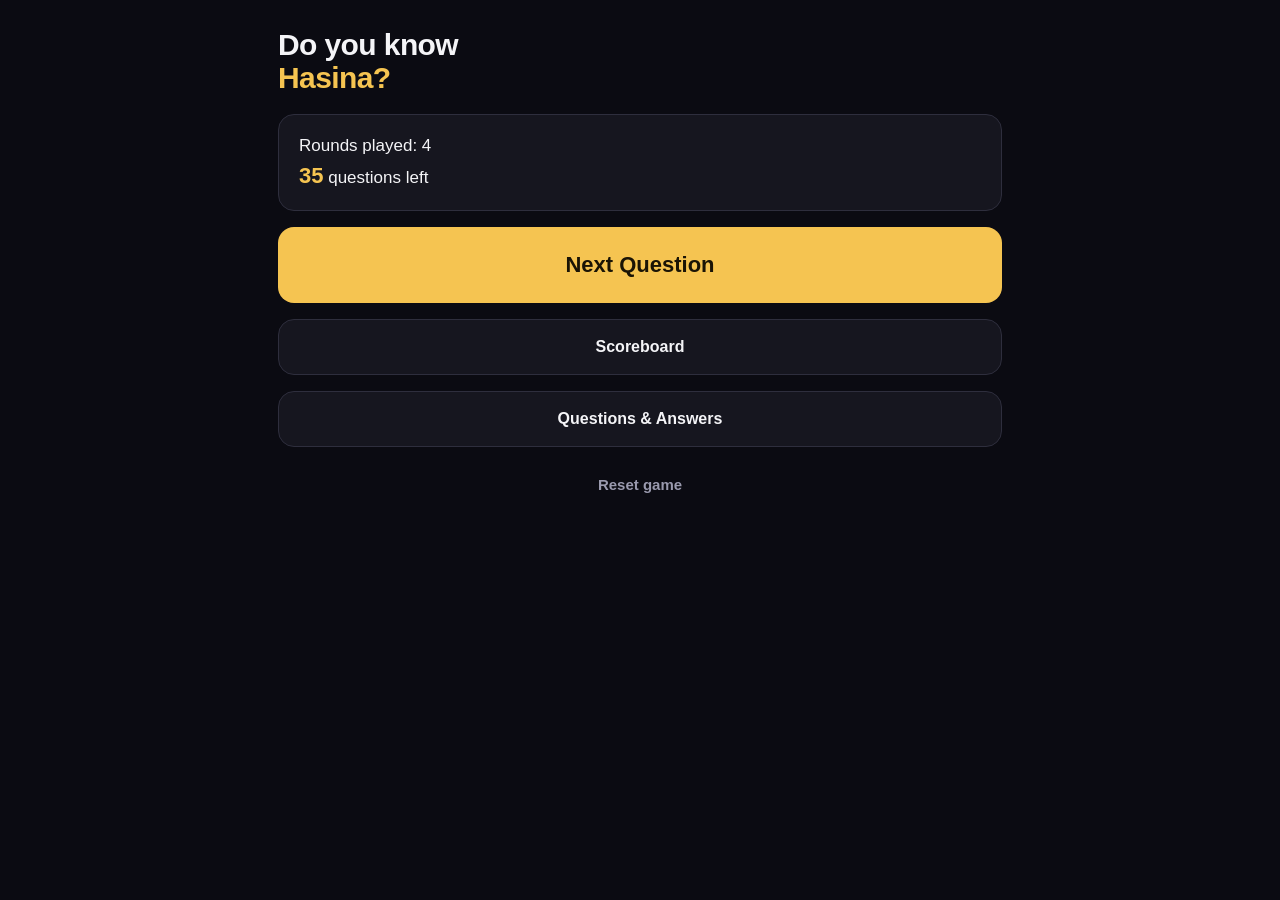
==== index.html @ 28fae384 "Add files via upload" ====
<!DOCTYPE html>
<html lang="en">
<head>
<meta charset="utf-8">
<meta name="viewport" content="width=device-width, initial-scale=1, viewport-fit=cover">
<meta name="theme-color" content="#0b0b12">
<title>Do You Know Hasina?</title>
<link rel="stylesheet" href="styles.css">
</head>
<body>

<main id="app">

  <!-- HOME -->
  <section class="screen" id="screen-home">
    <header class="topbar">
      <h1 class="brand">Do you know<br><span>Hasina?</span></h1>
    </header>
    <div class="stack">
      <div class="progress" id="home-progress"></div>
      <button class="btn btn-primary btn-huge" id="btn-next-question">Next Question</button>
      <button class="btn btn-ghost" id="btn-home-scoreboard">Scoreboard</button>
      <button class="btn btn-ghost" id="btn-home-questions">Questions &amp; Answers</button>
      <button class="btn btn-quiet" id="btn-reset">Reset game</button>
    </div>
  </section>

  <!-- SETUP: pick penalty before revealing question -->
  <section class="screen" id="screen-setup" hidden>
    <header class="topbar">
      <button class="btn-back" data-goto="home">Back</button>
      <span class="round-tag" id="setup-round"></span>
    </header>
    <div class="stack">
      <p class="lede">Set the penalty <em>before</em> the question is revealed.</p>

      <div class="choice-row" role="group" aria-label="Penalty type">
        <button class="choice" id="choice-drink" data-type="drink">Drink</button>
        <button class="choice" id="choice-dare" data-type="dare">Dare</button>
      </div>

      <label class="field">
        <span class="field-label">What is the penalty?</span>
        <input type="text" id="penalty-input" placeholder="e.g. 5 fingers of Corona"
               autocomplete="off" autocapitalize="sentences" enterkeyhint="go">
      </label>

      <button class="btn btn-primary btn-huge" id="btn-reveal" disabled>Reveal Question</button>
    </div>
  </section>

  <!-- QUESTION -->
  <section class="screen" id="screen-question" hidden>
    <header class="topbar">
      <span class="round-tag" id="question-round"></span>
      <span class="penalty-chip" id="question-penalty-chip"></span>
    </header>
    <div class="stack">
      <p class="kicker" id="question-theme"></p>
      <p class="question-text" id="question-text"></p>

      <div class="reveal" id="bride-reveal">
        <button class="btn btn-ghost btn-reveal-answer" id="btn-peek">
          Show Hasina's answer <small>(host only)</small>
        </button>
        <div class="bride-answer" id="bride-answer" hidden>
          <span class="kicker">Hasina said</span>
          <p id="bride-answer-text"></p>
        </div>
      </div>

      <div class="verdict-row">
        <button class="btn btn-correct btn-huge" id="btn-correct">Correct</button>
        <button class="btn btn-wrong btn-huge" id="btn-wrong">Wrong</button>
      </div>
    </div>
  </section>

  <!-- PENALTY -->
  <section class="screen screen-penalty" id="screen-penalty" hidden>
    <div class="stack stack-center">
      <p class="penalty-kicker" id="penalty-kicker"></p>
      <p class="penalty-text" id="penalty-text"></p>
      <button class="btn btn-primary btn-huge" id="btn-penalty-done">Done</button>
    </div>
  </section>

  <!-- QUESTIONS EDITOR -->
  <section class="screen" id="screen-questions" hidden>
    <header class="topbar">
      <button class="btn-back" data-goto="home">Back</button>
      <h2 class="screen-title">Questions &amp; Answers</h2>
    </header>
    <div class="stack">
      <p class="lede" id="questions-summary"></p>
      <button class="btn btn-primary" id="btn-add-question">Add question</button>
      <div id="questions-list"></div>
      <button class="btn btn-ghost" id="btn-download-questions">Download questions.json</button>
      <button class="btn btn-quiet" id="btn-revert-questions">Discard edits, reload questions.json</button>
    </div>
  </section>

  <!-- SCOREBOARD -->
  <section class="screen" id="screen-scoreboard" hidden>
    <header class="topbar">
      <button class="btn-back" data-goto="home">Back</button>
      <h2 class="screen-title">Scoreboard</h2>
    </header>
    <div class="stack">
      <div class="tally">
        <div class="tally-cell tally-correct">
          <span class="tally-num" id="tally-correct">0</span>
          <span class="tally-label">Correct</span>
        </div>
        <div class="tally-cell tally-wrong">
          <span class="tally-num" id="tally-wrong">0</span>
          <span class="tally-label">Wrong</span>
        </div>
      </div>

      <div class="filter-row" role="group" aria-label="Filter results">
        <button class="filter is-active" data-filter="all">All</button>
        <button class="filter" data-filter="correct">Correct</button>
        <button class="filter" data-filter="wrong">Wrong</button>
      </div>

      <div class="table-wrap">
        <table class="results">
          <thead>
            <tr>
              <th>#</th><th>Question</th><th>Hasina said</th><th>Penalty</th><th>Result</th>
            </tr>
          </thead>
          <tbody id="results-body"></tbody>
        </table>
      </div>

      <button class="btn btn-ghost" id="btn-download">Download results as JSON</button>
    </div>
  </section>

</main>

<script src="app.js"></script>
</body>
</html>
---- styles.css ----
:root {
  --bg: #0b0b12;
  --surface: #16161f;
  --surface-2: #1f1f2b;
  --line: #2e2e3d;
  --text: #f4f4f7;
  --muted: #9a9aae;
  --accent: #f5c451;
  --correct: #2fbf6b;
  --wrong: #e5484d;
  --radius: 16px;
}

* { box-sizing: border-box; }

html, body {
  margin: 0;
  min-height: 100%;
  background: var(--bg);
  color: var(--text);
  font-family: "Inter", -apple-system, BlinkMacSystemFont, "Segoe UI", Roboto, sans-serif;
  -webkit-text-size-adjust: 100%;
}

body {
  padding: env(safe-area-inset-top) env(safe-area-inset-right)
           env(safe-area-inset-bottom) env(safe-area-inset-left);
}

#app { max-width: 620px; margin: 0 auto; padding: 20px 18px 40px; }

/* Wider than a phone: give the scoreboard table room for every column. */
@media (min-width: 621px) {
  #app { max-width: 760px; }
}

.screen { display: flex; flex-direction: column; min-height: 92vh; }
.screen[hidden] { display: none; }

/* ---------- top bar ---------- */
.topbar {
  display: flex; align-items: center; gap: 12px;
  min-height: 44px; margin-bottom: 20px;
}

.brand {
  font-size: 30px; line-height: 1.1; font-weight: 800;
  letter-spacing: -0.02em; margin: 8px 0 0;
}
.brand span { color: var(--accent); }

.screen-title { font-size: 20px; font-weight: 700; margin: 0; }

.btn-back {
  background: none; border: 0; color: var(--muted);
  font-size: 16px; font-weight: 600; padding: 8px 4px; cursor: pointer;
}
.btn-back:active { color: var(--text); }

.round-tag {
  font-size: 14px; font-weight: 700; letter-spacing: 0.08em;
  text-transform: uppercase; color: var(--accent);
}

.penalty-chip {
  margin-left: auto; font-size: 12px; font-weight: 700;
  text-transform: uppercase; letter-spacing: 0.06em;
  padding: 6px 10px; border-radius: 999px;
  background: var(--surface-2); color: var(--muted);
}

/* ---------- layout ---------- */
.stack { display: flex; flex-direction: column; gap: 16px; flex: 1; }
.stack-center { justify-content: center; text-align: center; }

.lede { color: var(--muted); font-size: 16px; margin: 0; }
.kicker {
  font-size: 12px; font-weight: 700; letter-spacing: 0.12em;
  text-transform: uppercase; color: var(--muted); margin: 0;
}

.progress {
  background: var(--surface); border: 1px solid var(--line);
  border-radius: var(--radius); padding: 18px 20px;
  font-size: 17px; line-height: 1.5;
}
.progress strong { color: var(--accent); font-size: 22px; }
.progress .warn { color: var(--wrong); font-weight: 600; }

/* ---------- buttons ---------- */
.btn {
  font: inherit; font-weight: 700; border-radius: var(--radius);
  border: 1px solid transparent; padding: 18px 20px;
  cursor: pointer; text-align: center; width: 100%;
}
.btn:disabled { opacity: 0.35; cursor: not-allowed; }
.btn-huge { font-size: 22px; padding: 24px 20px; }

.btn-primary { background: var(--accent); color: #1a1405; }
.btn-ghost { background: var(--surface); color: var(--text); border-color: var(--line); }
.btn-quiet { background: none; color: var(--muted); font-weight: 600; font-size: 15px; padding: 12px; }
.btn-correct { background: var(--correct); color: #04220f; }
.btn-wrong { background: var(--wrong); color: #2b0406; }

.btn-reveal-answer small { display: block; font-size: 12px; font-weight: 500; color: var(--muted); margin-top: 4px; }

.verdict-row { display: grid; grid-template-columns: 1fr 1fr; gap: 12px; margin-top: auto; }

/* ---------- penalty picker ---------- */
.choice-row { display: grid; grid-template-columns: 1fr 1fr; gap: 12px; }

.choice {
  font: inherit; font-size: 20px; font-weight: 800;
  padding: 26px 12px; border-radius: var(--radius);
  background: var(--surface); color: var(--text);
  border: 2px solid var(--line); cursor: pointer;
}
.choice.is-active { background: var(--accent); color: #1a1405; border-color: var(--accent); }

.field { display: flex; flex-direction: column; gap: 8px; }
.field-label {
  font-size: 12px; font-weight: 700; letter-spacing: 0.12em;
  text-transform: uppercase; color: var(--muted);
}
.field input {
  font: inherit; font-size: 18px; padding: 18px 16px;
  border-radius: var(--radius); border: 1px solid var(--line);
  background: var(--surface); color: var(--text);
}
.field input::placeholder { color: #5c5c72; }
.field input:focus { outline: 2px solid var(--accent); outline-offset: 1px; }

#btn-reveal { margin-top: auto; }

/* ---------- question ---------- */
.question-text {
  font-size: clamp(30px, 8vw, 46px); font-weight: 800;
  line-height: 1.15; letter-spacing: -0.02em; margin: 4px 0 8px;
}

.reveal {
  background: var(--surface); border: 1px solid var(--line);
  border-radius: var(--radius); padding: 14px;
}
.bride-answer { padding: 6px 4px; }
.bride-answer p { font-size: 26px; font-weight: 700; margin: 6px 0 0; color: var(--accent); }

/* ---------- penalty screen ---------- */
.screen-penalty { justify-content: center; }
.penalty-kicker {
  font-size: 14px; font-weight: 800; letter-spacing: 0.16em;
  text-transform: uppercase; color: var(--wrong); margin: 0;
}
.penalty-text {
  font-size: clamp(34px, 10vw, 60px); font-weight: 900;
  line-height: 1.1; letter-spacing: -0.02em; margin: 12px 0 32px;
}

/* ---------- scoreboard ---------- */
.tally { display: grid; grid-template-columns: 1fr 1fr; gap: 12px; }
.tally-cell {
  background: var(--surface); border: 1px solid var(--line);
  border-radius: var(--radius); padding: 18px; text-align: center;
}
.tally-num { display: block; font-size: 42px; font-weight: 900; line-height: 1; }
.tally-correct .tally-num { color: var(--correct); }
.tally-wrong .tally-num { color: var(--wrong); }
.tally-label {
  font-size: 12px; font-weight: 700; letter-spacing: 0.12em;
  text-transform: uppercase; color: var(--muted);
}

.filter-row { display: flex; gap: 8px; }
.filter {
  font: inherit; font-size: 14px; font-weight: 700;
  padding: 10px 16px; border-radius: 999px;
  background: var(--surface); color: var(--muted);
  border: 1px solid var(--line); cursor: pointer;
}
.filter.is-active { background: var(--text); color: var(--bg); border-color: var(--text); }

.table-wrap {
  overflow-x: auto; -webkit-overflow-scrolling: touch;
  border: 1px solid var(--line); border-radius: var(--radius);
}
.results { border-collapse: collapse; width: 100%; font-size: 14px; }
.results th, .results td {
  text-align: left; padding: 12px;
  border-bottom: 1px solid var(--line); vertical-align: top;
}
.results th {
  font-size: 11px; letter-spacing: 0.1em; text-transform: uppercase;
  color: var(--muted); background: var(--surface-2); white-space: nowrap;
}
.results tbody tr:last-child td { border-bottom: 0; }
.results .col-n { width: 1%; }
.results .col-q { min-width: 150px; font-weight: 600; }
.results .col-a { min-width: 110px; color: var(--accent); }
.results .col-p { min-width: 160px; color: var(--muted); }
.results .col-r { width: 1%; }
.results .muted { color: #5c5c72; }

.pill {
  display: inline-block; font-size: 11px; font-weight: 800;
  letter-spacing: 0.08em; text-transform: uppercase;
  padding: 5px 10px; border-radius: 999px; white-space: nowrap;
}
.pill-correct { background: rgba(47, 191, 107, 0.16); color: var(--correct); }
.pill-wrong { background: rgba(229, 72, 77, 0.16); color: var(--wrong); }
.pill-type { background: var(--surface-2); color: var(--muted); margin-right: 6px; }

.empty { padding: 28px 16px; text-align: center; color: var(--muted); }

/* Phones: the table becomes stacked cards so nothing hides off-screen. */
@media (max-width: 620px) {
  .table-wrap { border: 0; overflow-x: visible; }
  .results, .results tbody, .results tr, .results td { display: block; width: 100%; }
  .results thead { display: none; }

  .results tr {
    background: var(--surface); border: 1px solid var(--line);
    border-radius: var(--radius); padding: 14px 16px; margin-bottom: 12px;
  }

  .results td {
    border: 0; padding: 6px 0;
    display: grid; grid-template-columns: 92px 1fr;
    gap: 12px; align-items: baseline;
  }
  .results td::before {
    content: attr(data-label);
    font-size: 11px; font-weight: 700; letter-spacing: 0.1em;
    text-transform: uppercase; color: var(--muted);
  }
  .results td .cell-body { display: block; }
  .results td.col-q { font-size: 17px; }
  .results td.empty { display: block; }
  .results td.empty::before { content: none; }
}

/* ---------- questions editor ---------- */
#questions-list { display: flex; flex-direction: column; gap: 14px; }

.q-card {
  background: var(--surface); border: 1px solid var(--line);
  border-radius: var(--radius); padding: 16px;
  display: flex; flex-direction: column; gap: 12px;
}
.q-card.is-played { opacity: 0.62; }

.q-head { display: flex; align-items: center; gap: 10px; }
.q-num {
  font-size: 13px; font-weight: 800; letter-spacing: 0.06em; color: var(--muted);
}
.pill-played { background: var(--surface-2); color: var(--muted); }

.q-delete {
  margin-left: auto; font: inherit; font-size: 13px; font-weight: 700;
  background: none; border: 0; color: var(--wrong);
  padding: 6px 4px; cursor: pointer;
}

.q-field { gap: 6px; }
.q-field .field-label { font-size: 10px; }
.q-field input, .q-field textarea {
  font: inherit; font-size: 16px; padding: 12px 14px;
  border-radius: 12px; border: 1px solid var(--line);
  background: var(--bg); color: var(--text);
  width: 100%; resize: none; line-height: 1.4;
}
.q-field textarea { overflow: hidden; }
.q-field input:focus, .q-field textarea:focus {
  outline: 2px solid var(--accent); outline-offset: 1px;
}

#questions-summary { font-size: 14px; }
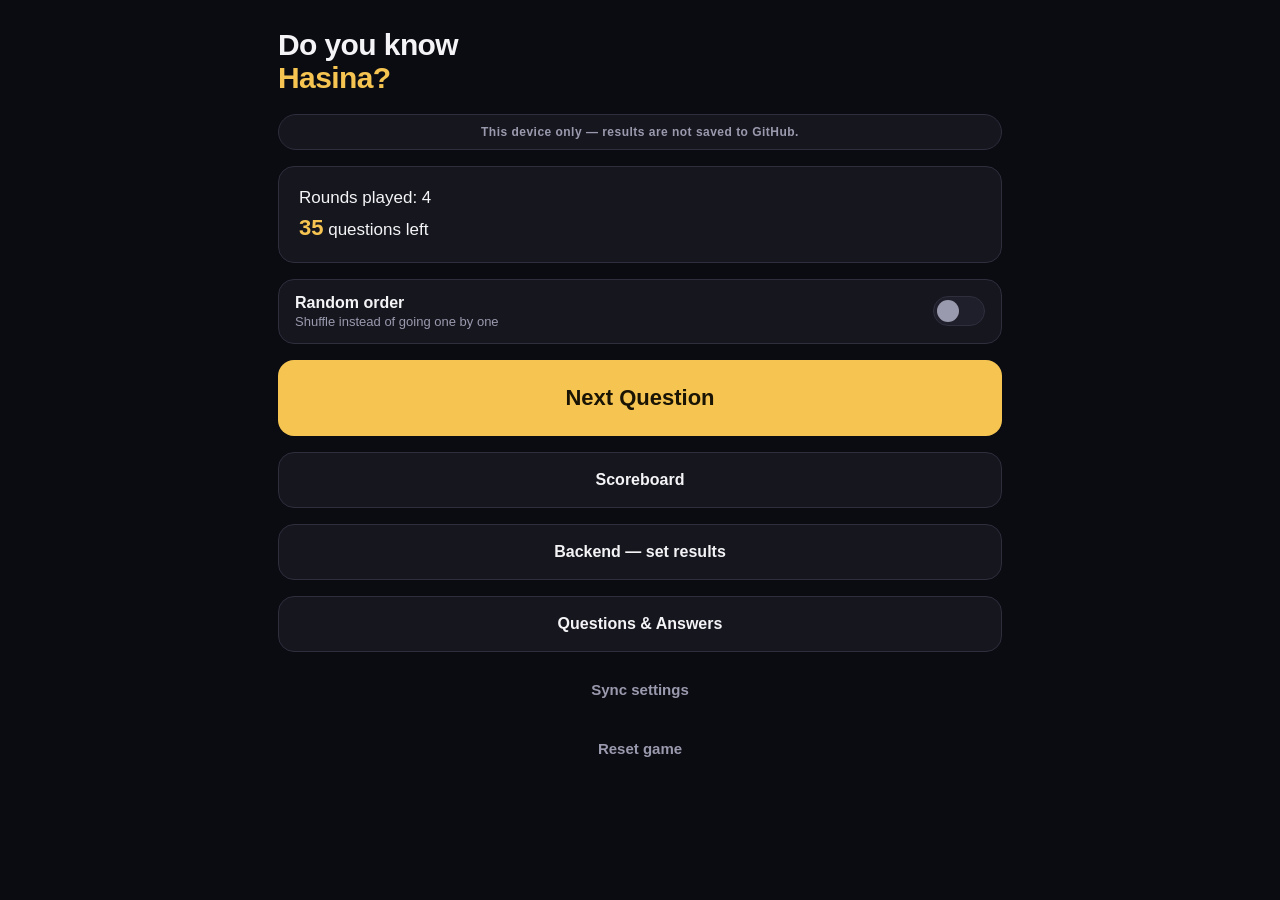
==== commit 970b3ab6: "Add files via upload" ====
--- a/index.html
+++ b/index.html
@@ -17,15 +17,28 @@
       <h1 class="brand">Do you know<br><span>Hasina?</span></h1>
     </header>
     <div class="stack">
+      <div class="sync-line" id="sync-line"></div>
       <div class="progress" id="home-progress"></div>
+
+      <label class="toggle">
+        <span>
+          <span class="toggle-title">Random order</span>
+          <span class="toggle-sub">Shuffle instead of going one by one</span>
+        </span>
+        <input type="checkbox" id="toggle-shuffle">
+        <span class="switch" aria-hidden="true"></span>
+      </label>
+
       <button class="btn btn-primary btn-huge" id="btn-next-question">Next Question</button>
       <button class="btn btn-ghost" id="btn-home-scoreboard">Scoreboard</button>
+      <button class="btn btn-ghost" id="btn-home-admin">Backend &mdash; set results</button>
       <button class="btn btn-ghost" id="btn-home-questions">Questions &amp; Answers</button>
+      <button class="btn btn-quiet" id="btn-home-settings">Sync settings</button>
       <button class="btn btn-quiet" id="btn-reset">Reset game</button>
     </div>
   </section>
 
-  <!-- SETUP: pick penalty before revealing question -->
+  <!-- SETUP -->
   <section class="screen" id="screen-setup" hidden>
     <header class="topbar">
       <button class="btn-back" data-goto="home">Back</button>
@@ -33,18 +46,15 @@
     </header>
     <div class="stack">
       <p class="lede">Set the penalty <em>before</em> the question is revealed.</p>
-
       <div class="choice-row" role="group" aria-label="Penalty type">
         <button class="choice" id="choice-drink" data-type="drink">Drink</button>
         <button class="choice" id="choice-dare" data-type="dare">Dare</button>
       </div>
-
       <label class="field">
         <span class="field-label">What is the penalty?</span>
         <input type="text" id="penalty-input" placeholder="e.g. 5 fingers of Corona"
                autocomplete="off" autocapitalize="sentences" enterkeyhint="go">
       </label>
-
       <button class="btn btn-primary btn-huge" id="btn-reveal" disabled>Reveal Question</button>
     </div>
   </section>
@@ -58,8 +68,7 @@
     <div class="stack">
       <p class="kicker" id="question-theme"></p>
       <p class="question-text" id="question-text"></p>
-
-      <div class="reveal" id="bride-reveal">
+      <div class="reveal">
         <button class="btn btn-ghost btn-reveal-answer" id="btn-peek">
           Show Hasina's answer <small>(host only)</small>
         </button>
@@ -68,7 +77,6 @@
           <p id="bride-answer-text"></p>
         </div>
       </div>
-
       <div class="verdict-row">
         <button class="btn btn-correct btn-huge" id="btn-correct">Correct</button>
         <button class="btn btn-wrong btn-huge" id="btn-wrong">Wrong</button>
@@ -85,6 +93,23 @@
     </div>
   </section>
 
+  <!-- BACKEND / ADMIN -->
+  <section class="screen" id="screen-admin" hidden>
+    <header class="topbar">
+      <button class="btn-back" data-goto="home">Back</button>
+      <h2 class="screen-title">Backend</h2>
+    </header>
+    <div class="stack">
+      <p class="lede">Set any question correct or wrong by hand. The penalty is optional.</p>
+      <div class="filter-row" role="group" aria-label="Filter questions">
+        <button class="filter is-active" data-adminfilter="all">All</button>
+        <button class="filter" data-adminfilter="played">Played</button>
+        <button class="filter" data-adminfilter="unplayed">Unplayed</button>
+      </div>
+      <div id="admin-list"></div>
+    </div>
+  </section>
+
   <!-- QUESTIONS EDITOR -->
   <section class="screen" id="screen-questions" hidden>
     <header class="topbar">
@@ -97,6 +122,34 @@
       <div id="questions-list"></div>
       <button class="btn btn-ghost" id="btn-download-questions">Download questions.json</button>
       <button class="btn btn-quiet" id="btn-revert-questions">Discard edits, reload questions.json</button>
+    </div>
+  </section>
+
+  <!-- SETTINGS -->
+  <section class="screen" id="screen-settings" hidden>
+    <header class="topbar">
+      <button class="btn-back" data-goto="home">Back</button>
+      <h2 class="screen-title">Sync settings</h2>
+    </header>
+    <div class="stack">
+      <p class="lede">Saves results to GitHub through your Cloudflare Worker, so every
+        phone sees the same scoreboard. Leave blank to stay on this device only.</p>
+      <label class="field">
+        <span class="field-label">Worker URL</span>
+        <input type="url" id="worker-url" placeholder="https://areeb-bachelor-results.workers.dev"
+               autocomplete="off" autocapitalize="off" spellcheck="false">
+      </label>
+      <label class="field">
+        <span class="field-label">Party key (needed only to save)</span>
+        <input type="password" id="party-key" placeholder="the PARTY_KEY secret"
+               autocomplete="off" autocapitalize="off" spellcheck="false">
+      </label>
+      <button class="btn btn-primary" id="btn-test-sync">Test connection</button>
+      <div class="progress" id="settings-status">Not tested yet.</div>
+      <button class="btn btn-ghost" id="btn-pull-now">Load results from GitHub</button>
+      <button class="btn btn-ghost" id="btn-push-now">Save results to GitHub now</button>
+      <p class="lede small">Spectators can leave the party key blank &mdash; they will see the live
+        scoreboard but cannot change it.</p>
     </div>
   </section>
 
@@ -117,24 +170,19 @@
           <span class="tally-label">Wrong</span>
         </div>
       </div>
-
       <div class="filter-row" role="group" aria-label="Filter results">
         <button class="filter is-active" data-filter="all">All</button>
         <button class="filter" data-filter="correct">Correct</button>
         <button class="filter" data-filter="wrong">Wrong</button>
       </div>
-
       <div class="table-wrap">
         <table class="results">
           <thead>
-            <tr>
-              <th>#</th><th>Question</th><th>Hasina said</th><th>Penalty</th><th>Result</th>
-            </tr>
+            <tr><th>#</th><th>Question</th><th>Hasina said</th><th>Penalty</th><th>Result</th></tr>
           </thead>
           <tbody id="results-body"></tbody>
         </table>
       </div>
-
       <button class="btn btn-ghost" id="btn-download">Download results as JSON</button>
     </div>
   </section>
--- a/styles.css
+++ b/styles.css
@@ -274,3 +274,67 @@
 }
 
 #questions-summary { font-size: 14px; }
+
+/* ---------- sync status ---------- */
+.sync-line {
+  font-size: 12px; font-weight: 700; letter-spacing: .04em;
+  padding: 10px 14px; border-radius: 999px; text-align: center;
+  border: 1px solid var(--line); background: var(--surface); color: var(--muted);
+}
+.sync-ok { color: var(--correct); border-color: rgba(47,191,107,.35); }
+.sync-bad { color: var(--wrong); border-color: rgba(229,72,77,.35); }
+.sync-off { color: var(--muted); }
+
+/* ---------- toggle ---------- */
+.toggle {
+  display: flex; align-items: center; gap: 14px;
+  background: var(--surface); border: 1px solid var(--line);
+  border-radius: var(--radius); padding: 14px 16px; cursor: pointer;
+}
+.toggle input { position: absolute; opacity: 0; pointer-events: none; }
+.toggle-title { display: block; font-size: 16px; font-weight: 700; }
+.toggle-sub { display: block; font-size: 13px; color: var(--muted); margin-top: 2px; }
+.switch {
+  margin-left: auto; flex: 0 0 auto; width: 52px; height: 30px;
+  border-radius: 999px; background: var(--surface-2);
+  border: 1px solid var(--line); position: relative; transition: background .15s;
+}
+.switch::after {
+  content: ''; position: absolute; top: 3px; left: 3px;
+  width: 22px; height: 22px; border-radius: 50%;
+  background: var(--muted); transition: transform .15s, background .15s;
+}
+.toggle input:checked ~ .switch { background: var(--accent); border-color: var(--accent); }
+.toggle input:checked ~ .switch::after { transform: translateX(22px); background: #1a1405; }
+.toggle input:focus-visible ~ .switch { outline: 2px solid var(--accent); outline-offset: 2px; }
+
+/* ---------- backend cards ---------- */
+#admin-list { display: flex; flex-direction: column; gap: 14px; }
+
+.a-card {
+  background: var(--surface); border: 1px solid var(--line);
+  border-radius: var(--radius); padding: 16px;
+  display: flex; flex-direction: column; gap: 12px;
+}
+.a-card.is-played { border-color: #3b3b50; }
+.a-head { display: flex; align-items: center; gap: 8px; }
+.a-question { font-size: 17px; font-weight: 700; margin: 0; line-height: 1.3; }
+.a-answer { font-size: 15px; color: var(--accent); margin: -6px 0 0; }
+
+.seg-wrap { display: flex; flex-direction: column; gap: 6px; }
+.seg { display: grid; grid-template-columns: repeat(3, 1fr); gap: 6px; }
+.seg-btn {
+  font: inherit; font-size: 14px; font-weight: 700;
+  padding: 12px 6px; border-radius: 12px;
+  background: var(--bg); color: var(--muted);
+  border: 1px solid var(--line); cursor: pointer;
+}
+.seg-btn.is-active { background: var(--text); color: var(--bg); border-color: var(--text); }
+.seg-btn:nth-child(2).is-active { background: var(--correct); color: #04220f; border-color: var(--correct); }
+.seg-btn:nth-child(3).is-active { background: var(--wrong); color: #2b0406; border-color: var(--wrong); }
+.seg-wrap + .seg-wrap .seg-btn:nth-child(2).is-active,
+.seg-wrap + .seg-wrap .seg-btn:nth-child(3).is-active {
+  background: var(--accent); color: #1a1405; border-color: var(--accent);
+}
+
+.lede.small { font-size: 13px; }
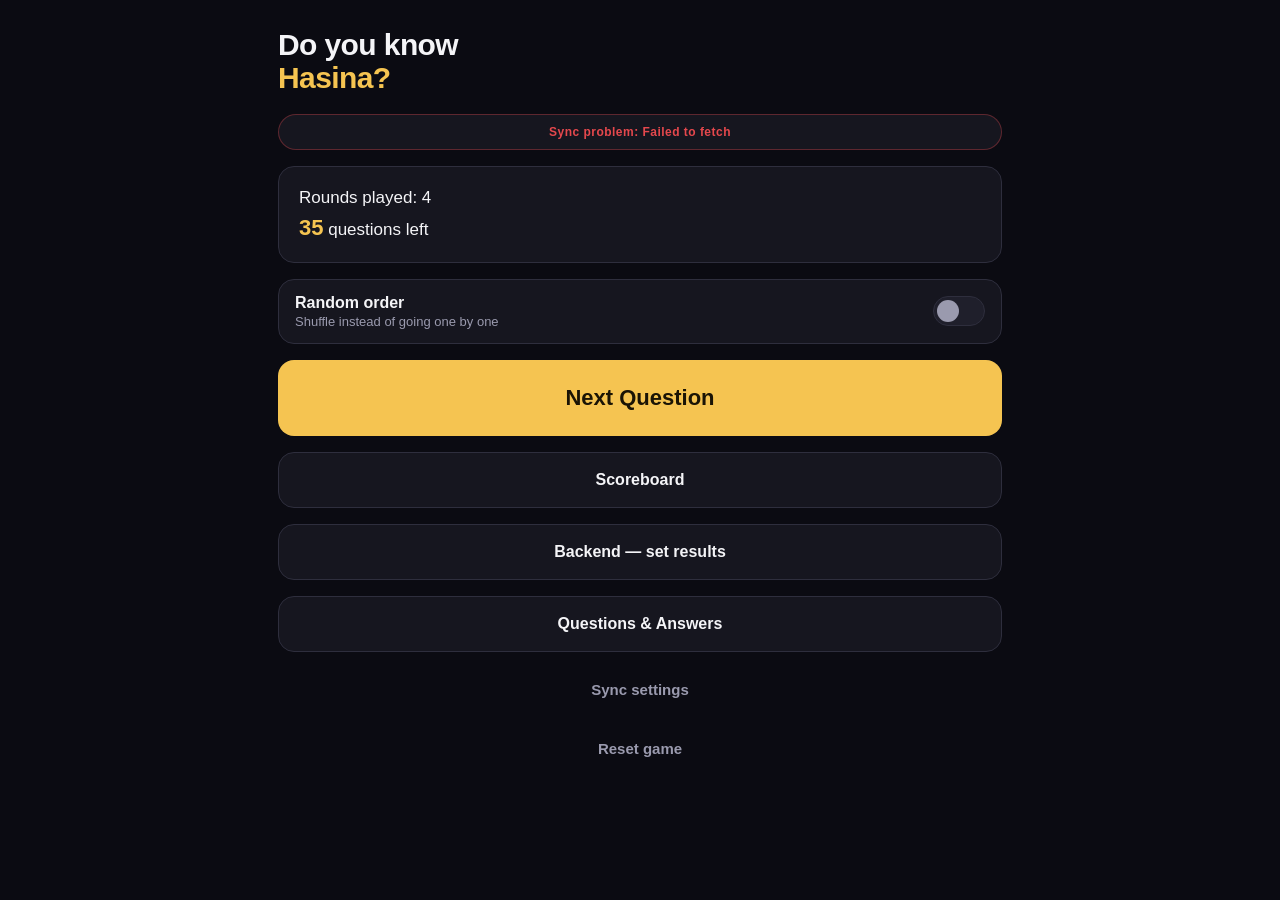
==== commit 2342a4e3: "Add files via upload" ====
--- a/index.html
+++ b/index.html
@@ -117,11 +117,30 @@
       <h2 class="screen-title">Questions &amp; Answers</h2>
     </header>
     <div class="stack">
+      <div class="sync-line" id="questions-sync"></div>
       <p class="lede" id="questions-summary"></p>
-      <button class="btn btn-primary" id="btn-add-question">Add question</button>
+
+      <div class="add-box">
+        <p class="add-title">Add a question</p>
+        <label class="field q-field">
+          <span class="field-label">Theme (optional)</span>
+          <input type="text" id="new-theme" placeholder="e.g. Music" autocomplete="off">
+        </label>
+        <label class="field q-field">
+          <span class="field-label">Question</span>
+          <textarea id="new-question" rows="2" placeholder="What's her go-to karaoke song?"></textarea>
+        </label>
+        <label class="field q-field">
+          <span class="field-label">Hasina's answer (optional)</span>
+          <textarea id="new-answer" rows="2" placeholder="Leave blank if you don't know yet"></textarea>
+        </label>
+        <button class="btn btn-primary" id="btn-submit-question">Submit question</button>
+        <p class="form-note" id="new-question-note"></p>
+      </div>
+
       <div id="questions-list"></div>
       <button class="btn btn-ghost" id="btn-download-questions">Download questions.json</button>
-      <button class="btn btn-quiet" id="btn-revert-questions">Discard edits, reload questions.json</button>
+      <button class="btn btn-quiet" id="btn-revert-questions">Reload shared list</button>
     </div>
   </section>
 
@@ -140,7 +159,7 @@
                autocomplete="off" autocapitalize="off" spellcheck="false">
       </label>
       <label class="field">
-        <span class="field-label">Party key (needed only to save)</span>
+        <span class="field-label">Party key (host only — needed to save results)</span>
         <input type="password" id="party-key" placeholder="the PARTY_KEY secret"
                autocomplete="off" autocapitalize="off" spellcheck="false">
       </label>
@@ -148,8 +167,8 @@
       <div class="progress" id="settings-status">Not tested yet.</div>
       <button class="btn btn-ghost" id="btn-pull-now">Load results from GitHub</button>
       <button class="btn btn-ghost" id="btn-push-now">Save results to GitHub now</button>
-      <p class="lede small">Spectators can leave the party key blank &mdash; they will see the live
-        scoreboard but cannot change it.</p>
+      <p class="lede small">Already filled in for you. Guests can leave the party key blank &mdash;
+        they get the live scoreboard and can add questions, but cannot change results.</p>
     </div>
   </section>
 
--- a/styles.css
+++ b/styles.css
@@ -338,3 +338,27 @@
 }
 
 .lede.small { font-size: 13px; }
+
+/* ---------- add-question form ---------- */
+.add-box {
+  background: var(--surface); border: 1px solid var(--line);
+  border-radius: var(--radius); padding: 16px;
+  display: flex; flex-direction: column; gap: 12px;
+}
+.add-title { font-size: 17px; font-weight: 800; margin: 0; }
+.add-box textarea {
+  font: inherit; font-size: 16px; padding: 12px 14px;
+  border-radius: 12px; border: 1px solid var(--line);
+  background: var(--bg); color: var(--text); width: 100%;
+  resize: vertical; line-height: 1.4;
+}
+.add-box input:focus, .add-box textarea:focus {
+  outline: 2px solid var(--accent); outline-offset: 1px;
+}
+
+.form-note { font-size: 13px; margin: 0; min-height: 1em; }
+.form-note.is-good { color: var(--correct); }
+.form-note.is-bad { color: var(--wrong); }
+
+.q-save { margin-top: 4px; }
+.q-save:disabled { opacity: 1; background: var(--surface-2); color: var(--muted); }
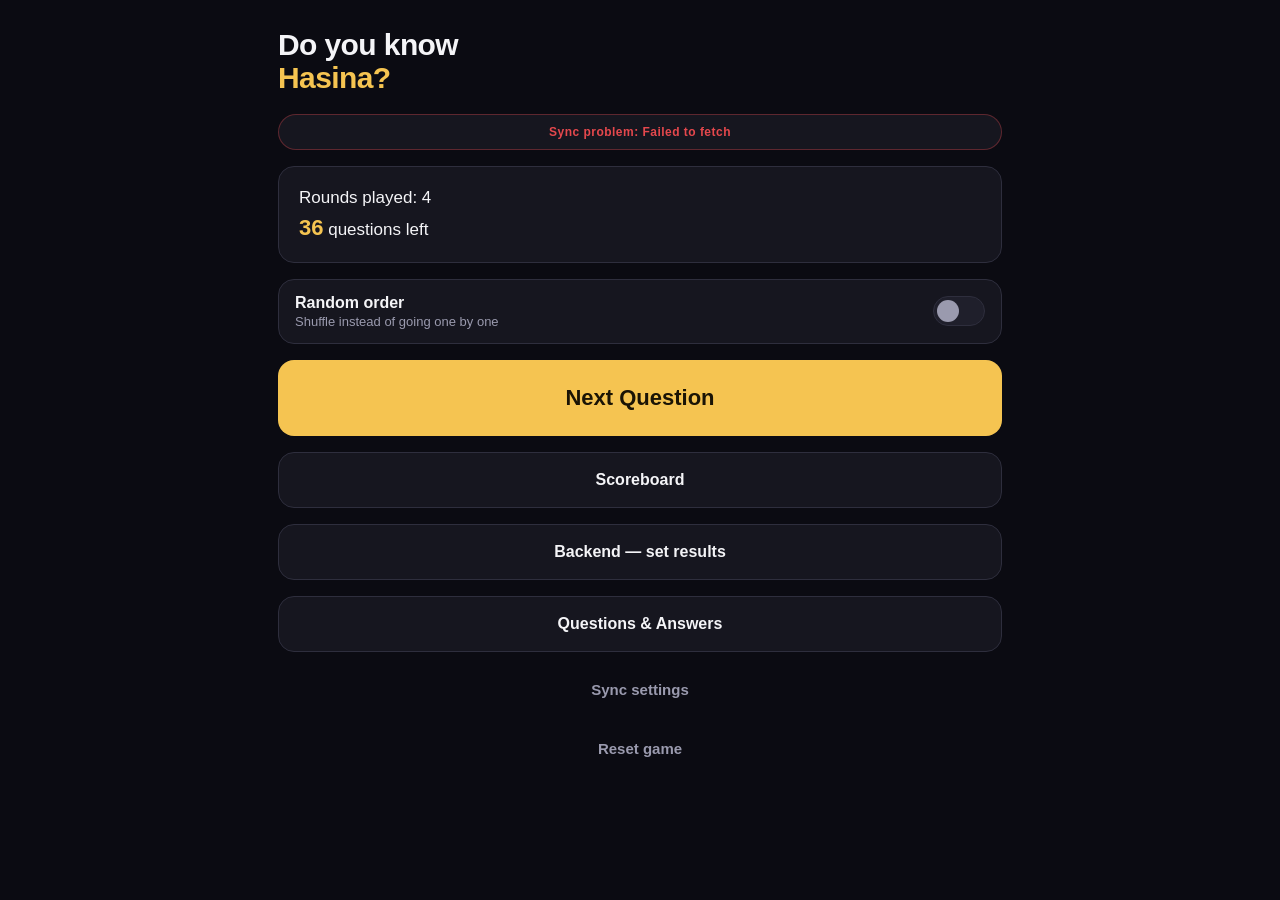
==== commit 2c855c5f: "Add files via upload" ====
--- a/index.html
+++ b/index.html
@@ -5,7 +5,7 @@
 <meta name="viewport" content="width=device-width, initial-scale=1, viewport-fit=cover">
 <meta name="theme-color" content="#0b0b12">
 <title>Do You Know Hasina?</title>
-<link rel="stylesheet" href="styles.css">
+<link rel="stylesheet" href="styles.css?v=5">
 </head>
 <body>
 
@@ -158,17 +158,13 @@
         <input type="url" id="worker-url" placeholder="https://areeb-bachelor-results.workers.dev"
                autocomplete="off" autocapitalize="off" spellcheck="false">
       </label>
-      <label class="field">
-        <span class="field-label">Party key (host only — needed to save results)</span>
-        <input type="password" id="party-key" placeholder="the PARTY_KEY secret"
-               autocomplete="off" autocapitalize="off" spellcheck="false">
-      </label>
+      <input type="hidden" id="party-key" value="">
       <button class="btn btn-primary" id="btn-test-sync">Test connection</button>
       <div class="progress" id="settings-status">Not tested yet.</div>
       <button class="btn btn-ghost" id="btn-pull-now">Load results from GitHub</button>
       <button class="btn btn-ghost" id="btn-push-now">Save results to GitHub now</button>
-      <p class="lede small">Already filled in for you. Guests can leave the party key blank &mdash;
-        they get the live scoreboard and can add questions, but cannot change results.</p>
+      <p class="lede small">Already filled in for you. Everyone who opens the site shares the same
+        scoreboard and question list &mdash; anyone can score and anyone can add questions.</p>
     </div>
   </section>
 
@@ -208,6 +204,6 @@
 
 </main>
 
-<script src="app.js"></script>
+<script src="app.js?v=5"></script>
 </body>
 </html>
--- a/styles.css
+++ b/styles.css
@@ -362,3 +362,11 @@
 
 .q-save { margin-top: 4px; }
 .q-save:disabled { opacity: 1; background: var(--surface-2); color: var(--muted); }
+
+/* Questions may be written with deliberate line breaks (e.g. trap cards).
+   pre-line keeps the newlines while still collapsing stray spaces. */
+.question-text,
+.penalty-text,
+.bride-answer p,
+.a-question,
+.results .col-q { white-space: pre-line; }
